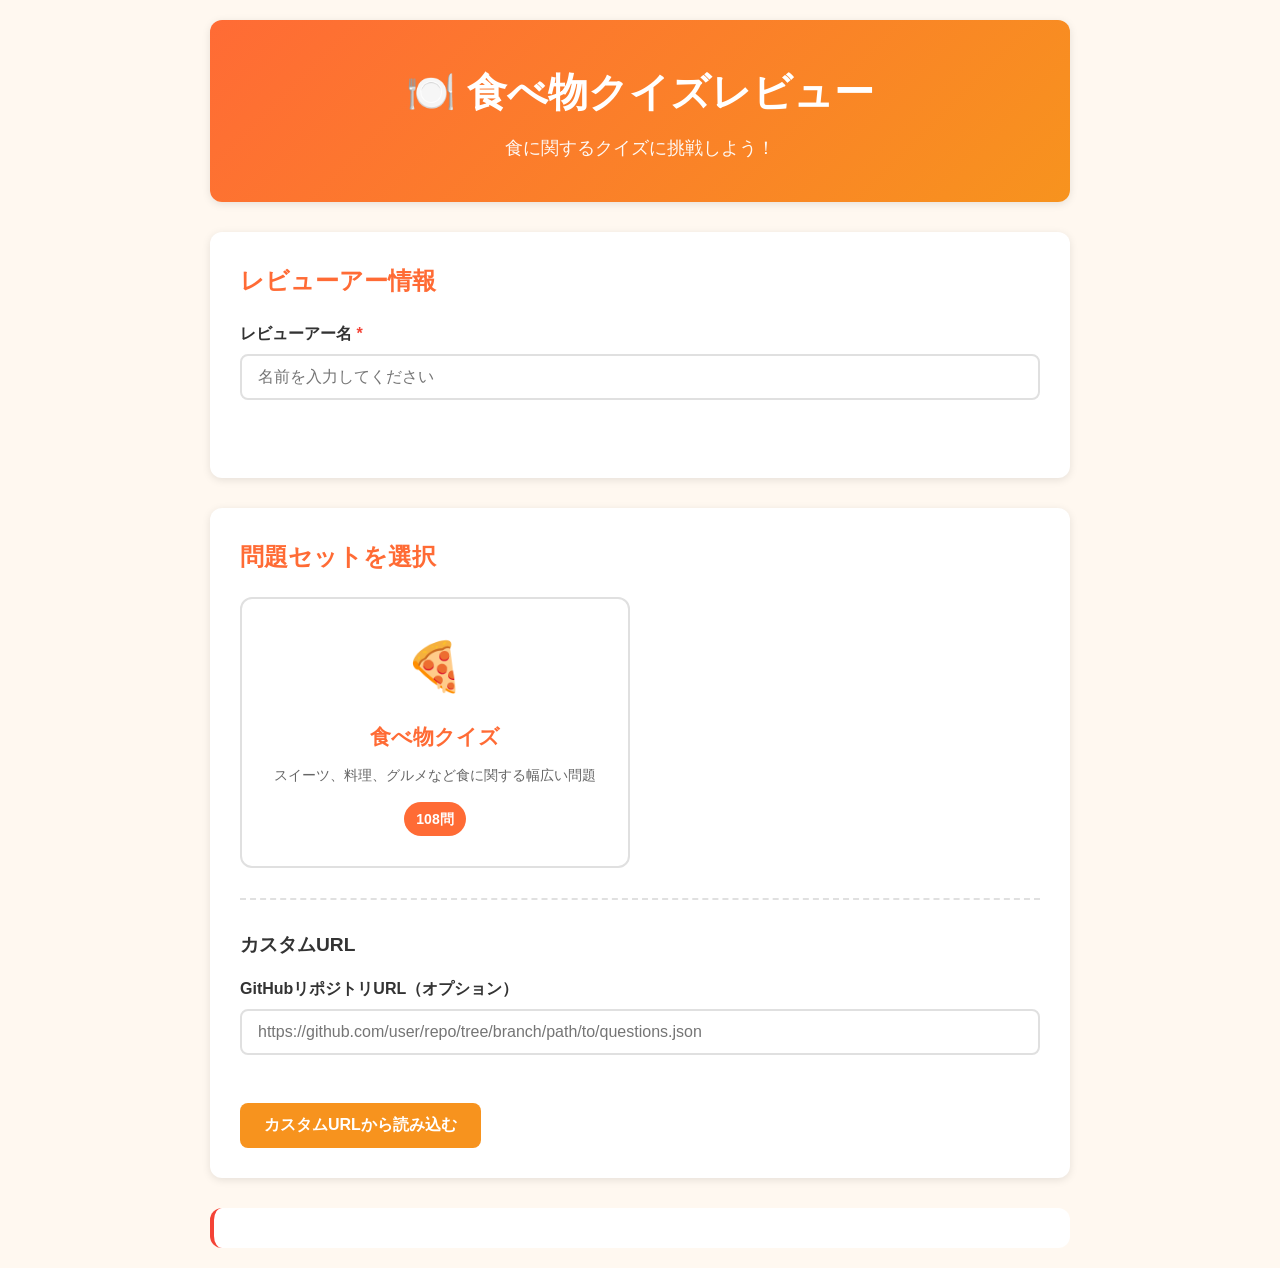
==== review.html @ d7f476fa "Implement food quiz review web application Created a complete web-based quiz application for food-re" ====
<!DOCTYPE html>
<html lang="ja">
<head>
    <meta charset="UTF-8">
    <meta name="viewport" content="width=device-width, initial-scale=1.0">
    <title>食べ物クイズレビュー - レビュー画面</title>
    <link rel="stylesheet" href="css/style.css">
</head>
<body>
    <div class="container">
        <header class="review-header">
            <div class="header-top">
                <h1>🍽️ 食べ物クイズレビュー</h1>
                <button class="btn btn-text" id="back-home-btn">ホームに戻る</button>
            </div>
            <div class="header-info">
                <div class="progress-info">
                    <span class="progress-text">問題 <span id="current-question">1</span> / <span id="total-questions">0</span></span>
                    <div class="progress-bar">
                        <div class="progress-fill" id="progress-fill"></div>
                    </div>
                </div>
                <div class="meta-info">
                    <span class="badge badge-primary" id="quiz-set-name">問題セット</span>
                    <span class="badge badge-reviewer" id="reviewer-name">レビューアー</span>
                </div>
            </div>
        </header>

        <main class="review-content">
            <!-- ローディング表示 -->
            <div id="loading" class="loading">
                <div class="spinner"></div>
                <p>問題を読み込んでいます...</p>
            </div>

            <!-- エラー表示 -->
            <div id="error-container" class="error-container" style="display: none;">
                <div class="error-icon">⚠️</div>
                <h2>エラーが発生しました</h2>
                <p id="error-message"></p>
                <button class="btn btn-primary" id="retry-btn">再試行</button>
                <button class="btn btn-secondary" id="error-home-btn">ホームに戻る</button>
            </div>

            <!-- 問題表示エリア -->
            <div id="question-container" style="display: none;">
                <section class="question-section">
                    <div class="question-badges">
                        <span class="badge badge-id" id="question-id">Q001</span>
                        <span class="badge badge-keyword" id="question-keyword" style="display: none;"></span>
                        <span class="badge badge-category" id="question-category">カテゴリ</span>
                        <span class="badge badge-year" id="question-year" style="display: none;"></span>
                    </div>
                    <h2 class="question-text" id="question-text">問題文がここに表示されます</h2>
                    <div class="question-reference" id="question-reference" style="display: none;">
                        <a href="#" target="_blank" rel="noopener noreferrer" id="reference-link">📚 参考資料を見る</a>
                    </div>
                </section>

                <section class="answer-section">
                    <h3>回答を選択してください</h3>
                    <div class="choices" id="choices-container">
                        <!-- 選択肢がJavaScriptで動的に生成されます -->
                    </div>

                    <div class="comment-section">
                        <label for="comment-input">コメント（オプション）</label>
                        <textarea
                            id="comment-input"
                            placeholder="この問題についてのコメントや気づいた点などを入力してください"
                            rows="3"
                            class="comment-input"
                        ></textarea>
                    </div>
                </section>

                <!-- 結果表示エリア -->
                <section class="result-section" id="result-section" style="display: none;">
                    <div class="result-card">
                        <div class="result-header" id="result-header">
                            <span class="result-icon" id="result-icon">✓</span>
                            <h3 id="result-title">正解！</h3>
                        </div>
                        <div class="result-body">
                            <div class="result-item">
                                <span class="result-label">あなたの回答:</span>
                                <span class="result-value" id="your-answer">選択肢</span>
                            </div>
                            <div class="result-item">
                                <span class="result-label">正解:</span>
                                <span class="result-value" id="correct-answer">正解の選択肢</span>
                            </div>
                            <div class="result-item" id="comment-result" style="display: none;">
                                <span class="result-label">コメント:</span>
                                <span class="result-value" id="comment-value"></span>
                            </div>
                        </div>
                    </div>
                </section>

                <!-- アクションボタン -->
                <section class="action-section">
                    <button class="btn btn-primary btn-large" id="submit-btn" disabled>回答を提出</button>
                    <button class="btn btn-primary btn-large" id="next-btn" style="display: none;">次の問題へ</button>
                    <button class="btn btn-success btn-large" id="complete-btn" style="display: none;">レビュー完了</button>
                </section>
            </div>
        </main>
    </div>

    <script src="js/github.js"></script>
    <script src="js/storage.js"></script>
    <script src="js/app.js"></script>
</body>
</html>
---- css/style.css ----
/* ========================================
   グローバルスタイル
   ======================================== */
:root {
    --primary-color: #ff6b35;
    --secondary-color: #f7931e;
    --success-color: #4caf50;
    --error-color: #f44336;
    --warning-color: #ff9800;
    --bg-color: #fff8f0;
    --card-bg: #ffffff;
    --text-color: #333333;
    --text-muted: #666666;
    --border-color: #e0e0e0;
    --shadow: 0 2px 8px rgba(0, 0, 0, 0.1);
    --shadow-hover: 0 4px 12px rgba(0, 0, 0, 0.15);
    --radius: 12px;
    --transition: all 0.3s ease;
}

* {
    margin: 0;
    padding: 0;
    box-sizing: border-box;
}

body {
    font-family: -apple-system, BlinkMacSystemFont, 'Segoe UI', 'Roboto', 'Helvetica', 'Arial', sans-serif;
    background-color: var(--bg-color);
    color: var(--text-color);
    line-height: 1.6;
    min-height: 100vh;
}

.container {
    max-width: 900px;
    margin: 0 auto;
    padding: 20px;
}

/* ========================================
   ヘッダー
   ======================================== */
.app-header {
    text-align: center;
    padding: 40px 20px;
    background: linear-gradient(135deg, var(--primary-color), var(--secondary-color));
    color: white;
    border-radius: var(--radius);
    margin-bottom: 30px;
    box-shadow: var(--shadow);
}

.app-header h1 {
    font-size: 2.5rem;
    margin-bottom: 10px;
}

.subtitle {
    font-size: 1.1rem;
    opacity: 0.95;
}

/* ========================================
   ホーム画面
   ======================================== */
.home-content {
    animation: fadeIn 0.5s ease;
}

@keyframes fadeIn {
    from {
        opacity: 0;
        transform: translateY(20px);
    }
    to {
        opacity: 1;
        transform: translateY(0);
    }
}

.input-section,
.quiz-set-section {
    background: var(--card-bg);
    padding: 30px;
    border-radius: var(--radius);
    margin-bottom: 30px;
    box-shadow: var(--shadow);
}

.input-section h2,
.quiz-set-section h2 {
    font-size: 1.5rem;
    margin-bottom: 20px;
    color: var(--primary-color);
}

.form-group {
    margin-bottom: 20px;
}

.form-group label {
    display: block;
    margin-bottom: 8px;
    font-weight: 600;
    color: var(--text-color);
}

.required {
    color: var(--error-color);
}

.form-input {
    width: 100%;
    padding: 12px 16px;
    border: 2px solid var(--border-color);
    border-radius: 8px;
    font-size: 1rem;
    transition: var(--transition);
}

.form-input:focus {
    outline: none;
    border-color: var(--primary-color);
    box-shadow: 0 0 0 3px rgba(255, 107, 53, 0.1);
}

.error-message {
    color: var(--error-color);
    font-size: 0.875rem;
    margin-top: 8px;
    min-height: 20px;
}

.global-error {
    background: var(--card-bg);
    padding: 20px;
    border-radius: var(--radius);
    border-left: 4px solid var(--error-color);
}

/* ========================================
   問題セットカード
   ======================================== */
.quiz-sets {
    display: grid;
    grid-template-columns: repeat(auto-fill, minmax(280px, 1fr));
    gap: 20px;
    margin-bottom: 30px;
}

.quiz-card {
    background: var(--card-bg);
    border: 2px solid var(--border-color);
    border-radius: var(--radius);
    padding: 30px;
    text-align: center;
    cursor: pointer;
    transition: var(--transition);
    position: relative;
}

.quiz-card:hover {
    transform: translateY(-4px);
    box-shadow: var(--shadow-hover);
    border-color: var(--primary-color);
}

.quiz-card-icon {
    font-size: 3rem;
    margin-bottom: 15px;
}

.quiz-card h3 {
    font-size: 1.3rem;
    margin-bottom: 10px;
    color: var(--primary-color);
}

.quiz-description {
    color: var(--text-muted);
    font-size: 0.9rem;
    margin-bottom: 15px;
}

.quiz-badge {
    display: inline-block;
    background: var(--primary-color);
    color: white;
    padding: 6px 12px;
    border-radius: 20px;
    font-size: 0.875rem;
    font-weight: 600;
}

/* ========================================
   カスタムURL
   ======================================== */
.custom-url-section {
    margin-top: 30px;
    padding-top: 30px;
    border-top: 2px dashed var(--border-color);
}

.custom-url-section h3 {
    font-size: 1.2rem;
    margin-bottom: 15px;
    color: var(--text-color);
}

/* ========================================
   ボタン
   ======================================== */
.btn {
    padding: 12px 24px;
    border: none;
    border-radius: 8px;
    font-size: 1rem;
    font-weight: 600;
    cursor: pointer;
    transition: var(--transition);
    text-decoration: none;
    display: inline-block;
}

.btn:disabled {
    opacity: 0.5;
    cursor: not-allowed;
}

.btn-primary {
    background: var(--primary-color);
    color: white;
}

.btn-primary:hover:not(:disabled) {
    background: #e55a2b;
    transform: translateY(-2px);
    box-shadow: var(--shadow-hover);
}

.btn-secondary {
    background: var(--secondary-color);
    color: white;
}

.btn-secondary:hover:not(:disabled) {
    background: #e08518;
    transform: translateY(-2px);
    box-shadow: var(--shadow-hover);
}

.btn-success {
    background: var(--success-color);
    color: white;
}

.btn-success:hover:not(:disabled) {
    background: #45a049;
    transform: translateY(-2px);
    box-shadow: var(--shadow-hover);
}

.btn-text {
    background: transparent;
    color: var(--primary-color);
    padding: 8px 16px;
}

.btn-text:hover {
    background: rgba(255, 107, 53, 0.1);
}

.btn-large {
    width: 100%;
    padding: 16px 24px;
    font-size: 1.1rem;
}

/* ========================================
   レビュー画面ヘッダー
   ======================================== */
.review-header {
    background: var(--card-bg);
    padding: 20px;
    border-radius: var(--radius);
    margin-bottom: 30px;
    box-shadow: var(--shadow);
}

.header-top {
    display: flex;
    justify-content: space-between;
    align-items: center;
    margin-bottom: 20px;
}

.header-top h1 {
    font-size: 1.8rem;
    color: var(--primary-color);
}

.header-info {
    display: flex;
    justify-content: space-between;
    align-items: center;
    gap: 20px;
    flex-wrap: wrap;
}

.progress-info {
    flex: 1;
    min-width: 200px;
}

.progress-text {
    display: block;
    font-weight: 600;
    margin-bottom: 8px;
    color: var(--text-color);
}

.progress-bar {
    width: 100%;
    height: 8px;
    background: var(--border-color);
    border-radius: 4px;
    overflow: hidden;
}

.progress-fill {
    height: 100%;
    background: linear-gradient(90deg, var(--primary-color), var(--secondary-color));
    transition: width 0.3s ease;
    width: 0%;
}

.meta-info {
    display: flex;
    gap: 10px;
    flex-wrap: wrap;
}

/* ========================================
   バッジ
   ======================================== */
.badge {
    display: inline-block;
    padding: 6px 12px;
    border-radius: 6px;
    font-size: 0.875rem;
    font-weight: 600;
}

.badge-primary {
    background: var(--primary-color);
    color: white;
}

.badge-reviewer {
    background: var(--secondary-color);
    color: white;
}

.badge-id {
    background: #9c27b0;
    color: white;
}

.badge-keyword {
    background: #2196f3;
    color: white;
}

.badge-category {
    background: #4caf50;
    color: white;
}

.badge-year {
    background: #ff9800;
    color: white;
}

/* ========================================
   ローディング・エラー
   ======================================== */
.loading,
.error-container {
    text-align: center;
    padding: 60px 20px;
    background: var(--card-bg);
    border-radius: var(--radius);
    box-shadow: var(--shadow);
}

.spinner {
    width: 50px;
    height: 50px;
    border: 4px solid var(--border-color);
    border-top-color: var(--primary-color);
    border-radius: 50%;
    animation: spin 1s linear infinite;
    margin: 0 auto 20px;
}

@keyframes spin {
    to {
        transform: rotate(360deg);
    }
}

.error-icon {
    font-size: 4rem;
    margin-bottom: 20px;
}

.error-container h2 {
    color: var(--error-color);
    margin-bottom: 10px;
}

.error-container .btn {
    margin: 10px 5px;
}

/* ========================================
   問題表示
   ======================================== */
.review-content {
    animation: fadeIn 0.5s ease;
}

.question-section,
.answer-section,
.result-section,
.action-section {
    background: var(--card-bg);
    padding: 30px;
    border-radius: var(--radius);
    margin-bottom: 20px;
    box-shadow: var(--shadow);
}

.question-badges {
    display: flex;
    gap: 10px;
    flex-wrap: wrap;
    margin-bottom: 20px;
}

.question-text {
    font-size: 1.5rem;
    line-height: 1.8;
    color: var(--text-color);
    margin-bottom: 20px;
}

.question-reference {
    margin-top: 15px;
}

.question-reference a {
    color: var(--primary-color);
    text-decoration: none;
    font-weight: 600;
}

.question-reference a:hover {
    text-decoration: underline;
}

/* ========================================
   選択肢
   ======================================== */
.answer-section h3 {
    font-size: 1.2rem;
    margin-bottom: 20px;
    color: var(--text-color);
}

.choices {
    display: grid;
    gap: 15px;
    margin-bottom: 25px;
}

.choice-btn {
    width: 100%;
    padding: 18px 24px;
    background: var(--card-bg);
    border: 2px solid var(--border-color);
    border-radius: 8px;
    font-size: 1rem;
    text-align: left;
    cursor: pointer;
    transition: var(--transition);
    position: relative;
}

.choice-btn:hover:not(:disabled) {
    border-color: var(--primary-color);
    background: rgba(255, 107, 53, 0.05);
    transform: translateX(4px);
}

.choice-btn.selected {
    border-color: var(--primary-color);
    background: rgba(255, 107, 53, 0.1);
    font-weight: 600;
}

.choice-btn.correct {
    border-color: var(--success-color);
    background: rgba(76, 175, 80, 0.1);
    color: var(--success-color);
    font-weight: 600;
}

.choice-btn.incorrect {
    border-color: var(--error-color);
    background: rgba(244, 67, 54, 0.1);
    color: var(--error-color);
    font-weight: 600;
}

.choice-btn:disabled {
    cursor: default;
}

/* ========================================
   コメント
   ======================================== */
.comment-section {
    margin-top: 25px;
}

.comment-section label {
    display: block;
    margin-bottom: 8px;
    font-weight: 600;
    color: var(--text-color);
}

.comment-input {
    width: 100%;
    padding: 12px 16px;
    border: 2px solid var(--border-color);
    border-radius: 8px;
    font-size: 1rem;
    font-family: inherit;
    resize: vertical;
    transition: var(--transition);
}

.comment-input:focus {
    outline: none;
    border-color: var(--primary-color);
    box-shadow: 0 0 0 3px rgba(255, 107, 53, 0.1);
}

/* ========================================
   結果表示
   ======================================== */
.result-card {
    border-radius: var(--radius);
    overflow: hidden;
}

.result-header {
    padding: 20px;
    text-align: center;
    color: white;
    display: flex;
    align-items: center;
    justify-content: center;
    gap: 15px;
}

.result-header.correct {
    background: var(--success-color);
}

.result-header.incorrect {
    background: var(--error-color);
}

.result-icon {
    font-size: 2rem;
}

.result-header h3 {
    font-size: 1.5rem;
    margin: 0;
}

.result-body {
    padding: 20px;
    background: var(--bg-color);
}

.result-item {
    display: flex;
    gap: 10px;
    margin-bottom: 15px;
    padding-bottom: 15px;
    border-bottom: 1px solid var(--border-color);
}

.result-item:last-child {
    margin-bottom: 0;
    padding-bottom: 0;
    border-bottom: none;
}

.result-label {
    font-weight: 600;
    color: var(--text-muted);
    min-width: 120px;
}

.result-value {
    flex: 1;
    color: var(--text-color);
}

/* ========================================
   レスポンシブ
   ======================================== */
@media (max-width: 768px) {
    .container {
        padding: 15px;
    }

    .app-header {
        padding: 30px 20px;
    }

    .app-header h1 {
        font-size: 2rem;
    }

    .header-top {
        flex-direction: column;
        align-items: flex-start;
        gap: 15px;
    }

    .header-top h1 {
        font-size: 1.5rem;
    }

    .header-info {
        flex-direction: column;
        gap: 15px;
    }

    .question-text {
        font-size: 1.2rem;
    }

    .input-section,
    .quiz-set-section,
    .question-section,
    .answer-section,
    .result-section,
    .action-section {
        padding: 20px;
    }

    .quiz-sets {
        grid-template-columns: 1fr;
    }

    .result-header {
        flex-direction: column;
        gap: 10px;
    }

    .result-item {
        flex-direction: column;
        gap: 5px;
    }

    .result-label {
        min-width: auto;
    }
}

/* ========================================
   スムーススクロール
   ======================================== */
html {
    scroll-behavior: smooth;
}
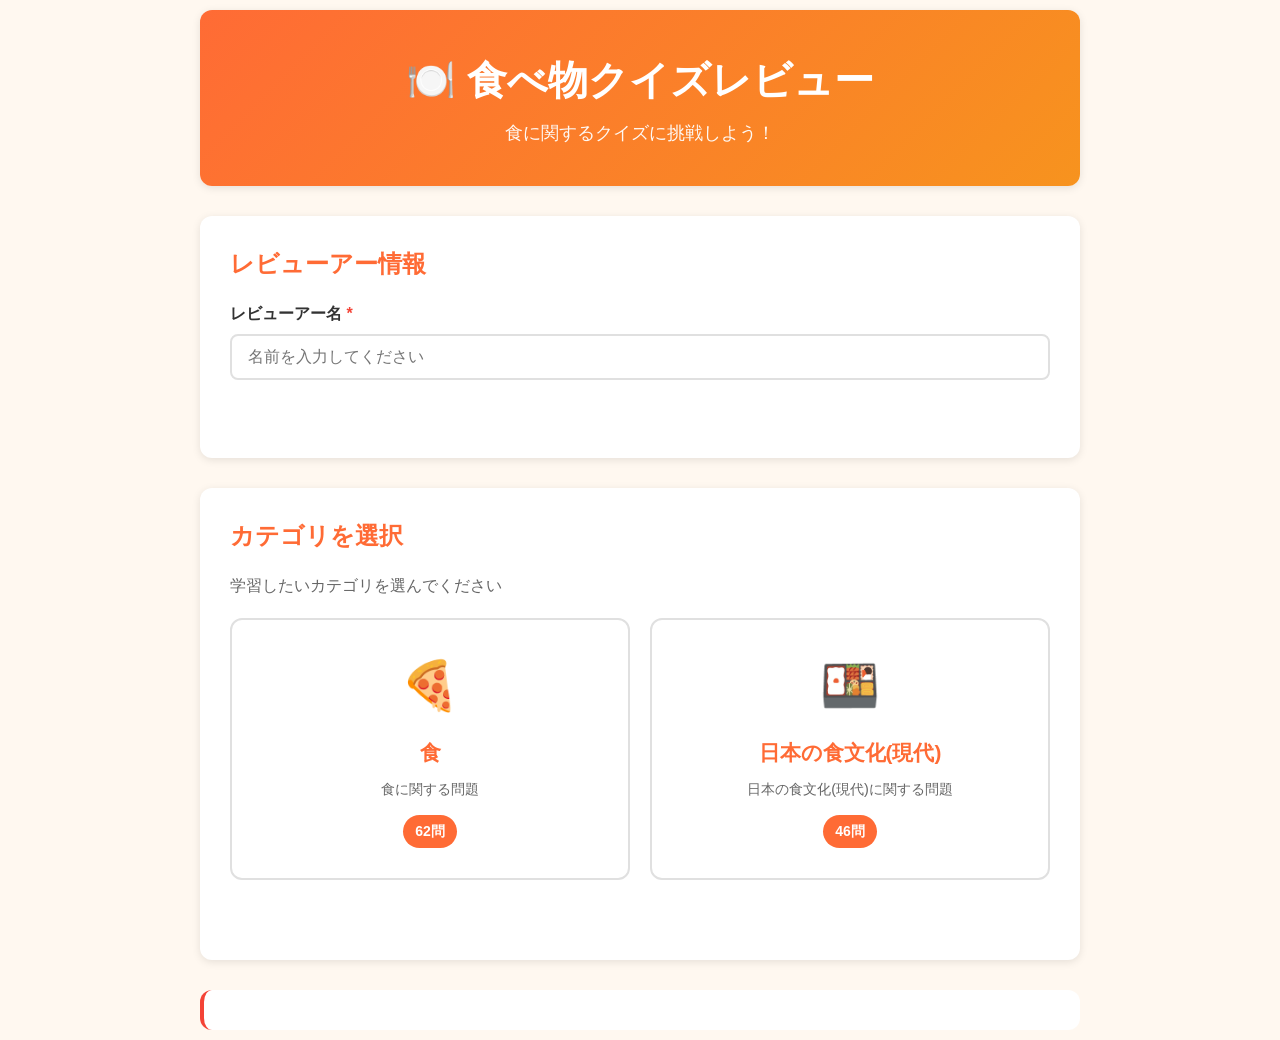
==== commit fc15bc9e: "Make review page compact to fit in single screen Changes: - Reduced all padding and margins across r" ====
--- a/review.html
+++ b/review.html
@@ -63,16 +63,6 @@
                     <div class="choices" id="choices-container">
                         <!-- 選択肢がJavaScriptで動的に生成されます -->
                     </div>
-
-                    <div class="comment-section">
-                        <label for="comment-input">コメント（オプション）</label>
-                        <textarea
-                            id="comment-input"
-                            placeholder="この問題についてのコメントや気づいた点などを入力してください"
-                            rows="3"
-                            class="comment-input"
-                        ></textarea>
-                    </div>
                 </section>
 
                 <!-- 結果表示エリア -->
@@ -91,12 +81,20 @@
                                 <span class="result-label">正解:</span>
                                 <span class="result-value" id="correct-answer">正解の選択肢</span>
                             </div>
-                            <div class="result-item" id="comment-result" style="display: none;">
-                                <span class="result-label">コメント:</span>
-                                <span class="result-value" id="comment-value"></span>
-                            </div>
                         </div>
                     </div>
+                </section>
+
+                <!-- コメント入力エリア（結果表示後に表示） -->
+                <section class="comment-section" id="comment-section" style="display: none;">
+                    <label for="comment-input">コメント（オプション）</label>
+                    <textarea
+                        id="comment-input"
+                        placeholder="この問題についてのコメントや気づいた点などを入力してください"
+                        rows="2"
+                        class="comment-input"
+                    ></textarea>
+                    <p class="comment-hint">コメントを入力したら「次の問題へ」または「レビュー完了」をクリックしてください</p>
                 </section>
 
                 <!-- アクションボタン -->
--- a/css/style.css
+++ b/css/style.css
@@ -28,14 +28,14 @@
     font-family: -apple-system, BlinkMacSystemFont, 'Segoe UI', 'Roboto', 'Helvetica', 'Arial', sans-serif;
     background-color: var(--bg-color);
     color: var(--text-color);
-    line-height: 1.6;
+    line-height: 1.5;
     min-height: 100vh;
 }
 
 .container {
     max-width: 900px;
     margin: 0 auto;
-    padding: 20px;
+    padding: 10px;
 }
 
 /* ========================================
@@ -194,18 +194,32 @@
 }
 
 /* ========================================
-   カスタムURL
-   ======================================== */
-.custom-url-section {
-    margin-top: 30px;
-    padding-top: 30px;
-    border-top: 2px dashed var(--border-color);
-}
-
-.custom-url-section h3 {
-    font-size: 1.2rem;
-    margin-bottom: 15px;
-    color: var(--text-color);
+   セクション説明
+   ======================================== */
+.section-description {
+    color: var(--text-muted);
+    font-size: 1rem;
+    margin-bottom: 20px;
+}
+
+.loading-small {
+    text-align: center;
+    padding: 40px 20px;
+}
+
+.spinner-small {
+    width: 40px;
+    height: 40px;
+    border: 3px solid var(--border-color);
+    border-top-color: var(--primary-color);
+    border-radius: 50%;
+    animation: spin 1s linear infinite;
+    margin: 0 auto 15px;
+}
+
+.loading-small p {
+    color: var(--text-muted);
+    font-size: 0.9rem;
 }
 
 /* ========================================
@@ -282,9 +296,9 @@
    ======================================== */
 .review-header {
     background: var(--card-bg);
-    padding: 20px;
-    border-radius: var(--radius);
-    margin-bottom: 30px;
+    padding: 12px 16px;
+    border-radius: var(--radius);
+    margin-bottom: 10px;
     box-shadow: var(--shadow);
 }
 
@@ -292,11 +306,11 @@
     display: flex;
     justify-content: space-between;
     align-items: center;
-    margin-bottom: 20px;
+    margin-bottom: 10px;
 }
 
 .header-top h1 {
-    font-size: 1.8rem;
+    font-size: 1.5rem;
     color: var(--primary-color);
 }
 
@@ -436,28 +450,28 @@
 .result-section,
 .action-section {
     background: var(--card-bg);
-    padding: 30px;
-    border-radius: var(--radius);
-    margin-bottom: 20px;
+    padding: 16px;
+    border-radius: var(--radius);
+    margin-bottom: 10px;
     box-shadow: var(--shadow);
 }
 
 .question-badges {
     display: flex;
-    gap: 10px;
+    gap: 8px;
     flex-wrap: wrap;
-    margin-bottom: 20px;
+    margin-bottom: 12px;
 }
 
 .question-text {
-    font-size: 1.5rem;
-    line-height: 1.8;
+    font-size: 1.1rem;
+    line-height: 1.6;
     color: var(--text-color);
-    margin-bottom: 20px;
+    margin-bottom: 12px;
 }
 
 .question-reference {
-    margin-top: 15px;
+    margin-top: 10px;
 }
 
 .question-reference a {
@@ -474,24 +488,24 @@
    選択肢
    ======================================== */
 .answer-section h3 {
-    font-size: 1.2rem;
-    margin-bottom: 20px;
+    font-size: 1rem;
+    margin-bottom: 12px;
     color: var(--text-color);
 }
 
 .choices {
     display: grid;
-    gap: 15px;
-    margin-bottom: 25px;
+    gap: 10px;
+    margin-bottom: 12px;
 }
 
 .choice-btn {
     width: 100%;
-    padding: 18px 24px;
+    padding: 12px 16px;
     background: var(--card-bg);
     border: 2px solid var(--border-color);
     border-radius: 8px;
-    font-size: 1rem;
+    font-size: 0.95rem;
     text-align: left;
     cursor: pointer;
     transition: var(--transition);
@@ -532,7 +546,11 @@
    コメント
    ======================================== */
 .comment-section {
-    margin-top: 25px;
+    background: var(--card-bg);
+    padding: 16px;
+    border-radius: var(--radius);
+    margin-bottom: 10px;
+    box-shadow: var(--shadow);
 }
 
 .comment-section label {
@@ -544,10 +562,10 @@
 
 .comment-input {
     width: 100%;
-    padding: 12px 16px;
+    padding: 10px 12px;
     border: 2px solid var(--border-color);
     border-radius: 8px;
-    font-size: 1rem;
+    font-size: 0.9rem;
     font-family: inherit;
     resize: vertical;
     transition: var(--transition);
@@ -559,6 +577,13 @@
     box-shadow: 0 0 0 3px rgba(255, 107, 53, 0.1);
 }
 
+.comment-hint {
+    margin-top: 10px;
+    font-size: 0.9rem;
+    color: var(--text-muted);
+    font-style: italic;
+}
+
 /* ========================================
    結果表示
    ======================================== */
@@ -568,13 +593,13 @@
 }
 
 .result-header {
-    padding: 20px;
+    padding: 12px;
     text-align: center;
     color: white;
     display: flex;
     align-items: center;
     justify-content: center;
-    gap: 15px;
+    gap: 10px;
 }
 
 .result-header.correct {
@@ -586,24 +611,24 @@
 }
 
 .result-icon {
-    font-size: 2rem;
+    font-size: 1.5rem;
 }
 
 .result-header h3 {
-    font-size: 1.5rem;
+    font-size: 1.1rem;
     margin: 0;
 }
 
 .result-body {
-    padding: 20px;
+    padding: 12px;
     background: var(--bg-color);
 }
 
 .result-item {
     display: flex;
-    gap: 10px;
-    margin-bottom: 15px;
-    padding-bottom: 15px;
+    gap: 8px;
+    margin-bottom: 10px;
+    padding-bottom: 10px;
     border-bottom: 1px solid var(--border-color);
 }
 
@@ -616,12 +641,14 @@
 .result-label {
     font-weight: 600;
     color: var(--text-muted);
-    min-width: 120px;
+    min-width: 90px;
+    font-size: 0.9rem;
 }
 
 .result-value {
     flex: 1;
     color: var(--text-color);
+    font-size: 0.9rem;
 }
 
 /* ========================================
@@ -629,34 +656,34 @@
    ======================================== */
 @media (max-width: 768px) {
     .container {
-        padding: 15px;
+        padding: 8px;
     }
 
     .app-header {
-        padding: 30px 20px;
+        padding: 20px 15px;
     }
 
     .app-header h1 {
-        font-size: 2rem;
+        font-size: 1.5rem;
     }
 
     .header-top {
         flex-direction: column;
         align-items: flex-start;
-        gap: 15px;
+        gap: 10px;
     }
 
     .header-top h1 {
-        font-size: 1.5rem;
+        font-size: 1.3rem;
     }
 
     .header-info {
         flex-direction: column;
-        gap: 15px;
+        gap: 10px;
     }
 
     .question-text {
-        font-size: 1.2rem;
+        font-size: 1rem;
     }
 
     .input-section,
@@ -665,7 +692,7 @@
     .answer-section,
     .result-section,
     .action-section {
-        padding: 20px;
+        padding: 12px;
     }
 
     .quiz-sets {
@@ -674,12 +701,12 @@
 
     .result-header {
         flex-direction: column;
-        gap: 10px;
+        gap: 8px;
     }
 
     .result-item {
         flex-direction: column;
-        gap: 5px;
+        gap: 4px;
     }
 
     .result-label {
@@ -687,9 +714,3 @@
     }
 }
 
-/* ========================================
-   スムーススクロール
-   ======================================== */
-html {
-    scroll-behavior: smooth;
-}
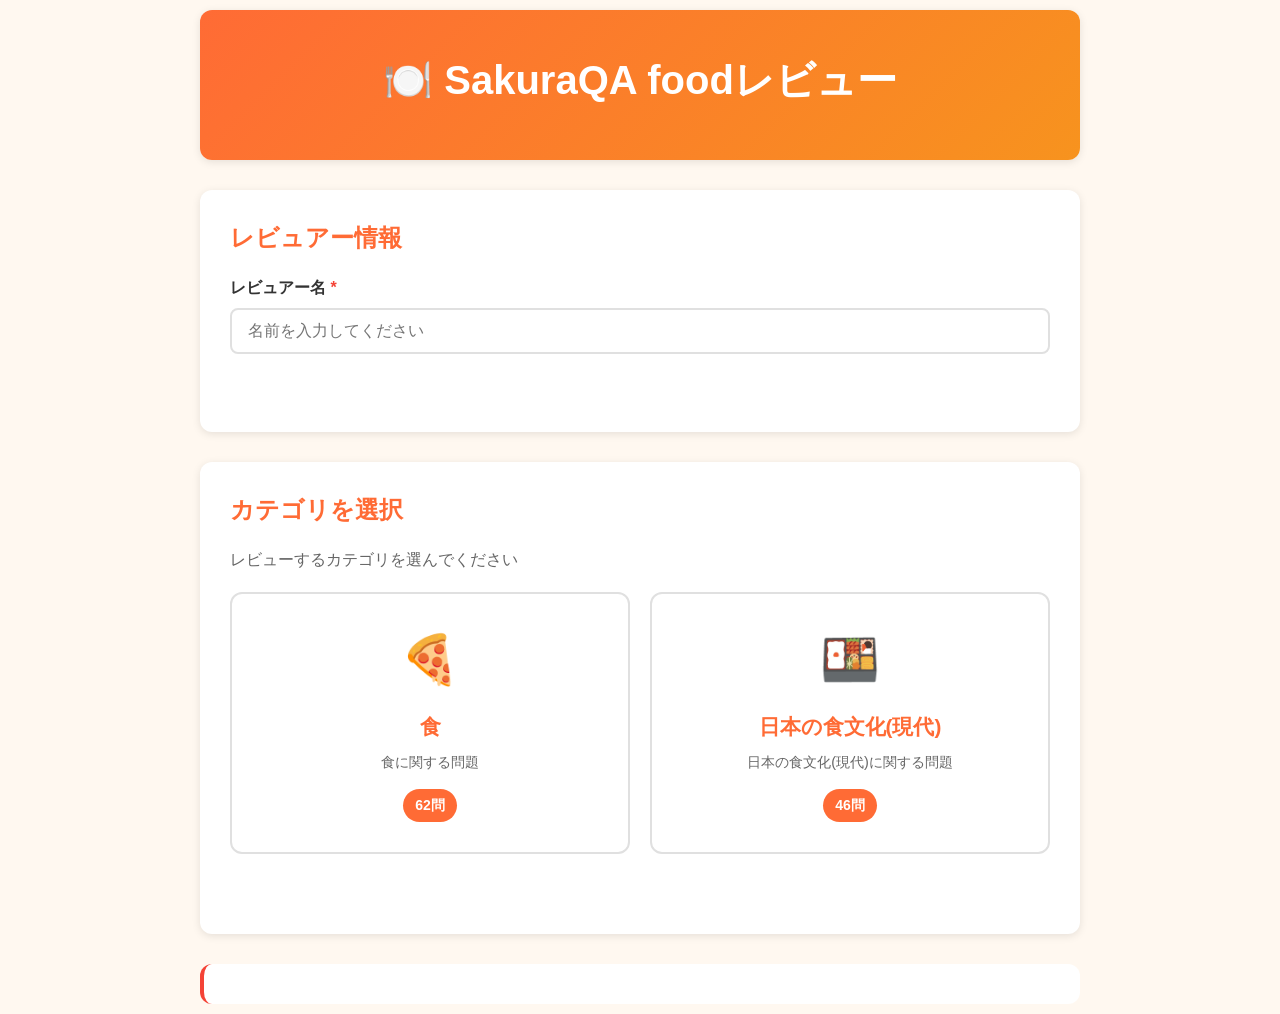
==== commit 96376efd: "Prepare for GitHub Pages deployment" ====
--- a/review.html
+++ b/review.html
@@ -107,6 +107,12 @@
         </main>
     </div>
 
+    <!-- AWS SDK for JavaScript -->
+    <script src="https://sdk.amazonaws.com/js/aws-sdk-2.1000.0.min.js"></script>
+
+    <!-- AWS設定ファイル（存在しない場合はS3機能が無効化されます） -->
+    <script src="js/aws-config.js"></script>
+
     <script src="js/github.js"></script>
     <script src="js/storage.js"></script>
     <script src="js/app.js"></script>
--- a/css/style.css
+++ b/css/style.css
@@ -508,7 +508,7 @@
     font-size: 0.95rem;
     text-align: left;
     cursor: pointer;
-    transition: var(--transition);
+    transition: all 0.5s ease;
     position: relative;
 }
 
@@ -551,6 +551,14 @@
     border-radius: var(--radius);
     margin-bottom: 10px;
     box-shadow: var(--shadow);
+    opacity: 0;
+    transform: translateY(20px);
+    transition: opacity 0.5s ease, transform 0.5s ease;
+}
+
+.comment-section.show {
+    opacity: 1;
+    transform: translateY(0);
 }
 
 .comment-section label {
@@ -587,6 +595,17 @@
 /* ========================================
    結果表示
    ======================================== */
+.result-section {
+    opacity: 0;
+    transform: translateY(20px);
+    transition: opacity 0.5s ease, transform 0.5s ease;
+}
+
+.result-section.show {
+    opacity: 1;
+    transform: translateY(0);
+}
+
 .result-card {
     border-radius: var(--radius);
     overflow: hidden;
@@ -714,3 +733,10 @@
     }
 }
 
+/* ========================================
+   スムーススクロール
+   ======================================== */
+html {
+    scroll-behavior: smooth;
+}
+
